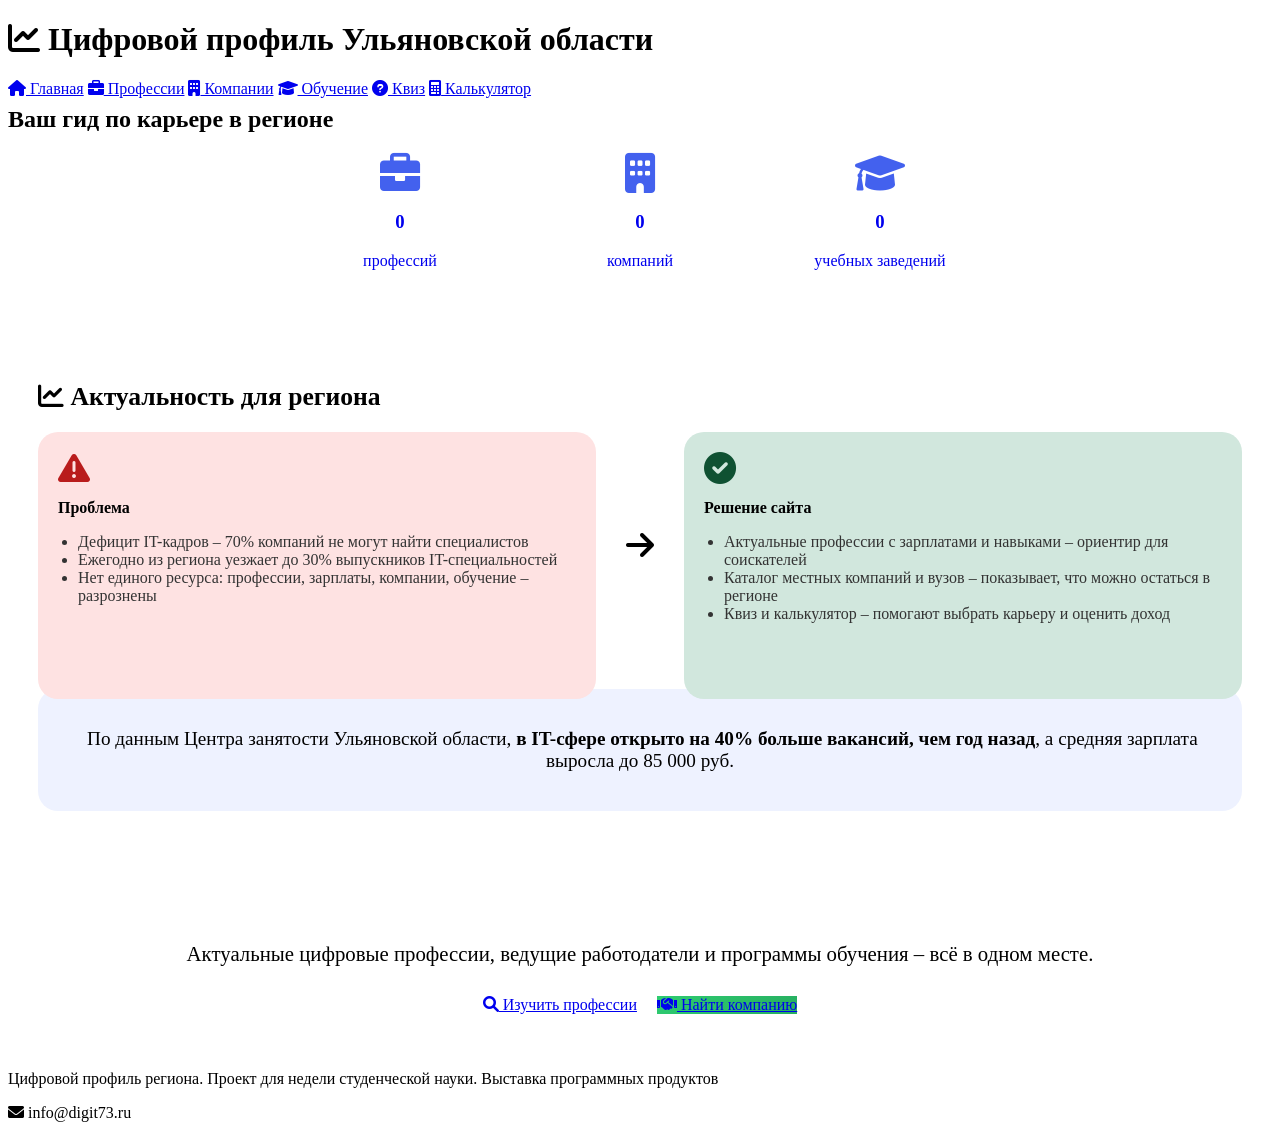
==== index.html @ 22fa2e87 "index.html" ====
<!DOCTYPE html>
<html lang="ru">
<head>
    <meta charset="UTF-8">
    <meta name="viewport" content="width=device-width, initial-scale=1.0">
    <title>Цифровой профиль Ульяновской области</title>
    <link rel="stylesheet" href="css/style.css">
    <link rel="stylesheet" href="https://cdnjs.cloudflare.com/ajax/libs/font-awesome/6.0.0-beta3/css/all.min.css">
</head>
<body>
    <header>
        <h1><i class="fas fa-chart-line"></i> Цифровой профиль Ульяновской области</h1>
        <nav>
            <a href="index.html"><i class="fas fa-home"></i> Главная</a>
            <a href="professions.html"><i class="fas fa-briefcase"></i> Профессии</a>
            <a href="companies.html"><i class="fas fa-building"></i> Компании</a>
            <a href="education.html"><i class="fas fa-graduation-cap"></i> Обучение</a>
            <a href="quiz.html"><i class="fas fa-question-circle"></i> Квиз</a>
            <a href="calculator.html"><i class="fas fa-calculator"></i> Калькулятор</a>
        </nav>
        <div style="text-align: right; margin-top: -40px; margin-right: 20px;">
            <button id="themeToggle" class="theme-btn" style="background: none; border: none; color: white; font-size: 1.4rem; cursor: pointer;">
                <i class="fas fa-moon"></i>
            </button>
        </div>
    </header>

    <div class="container">
        <h2 class="page-title">Ваш гид по карьере в регионе</h2>

        <!-- Блок статистики (кликабельные карточки) -->
        <div style="display: flex; flex-wrap: wrap; gap: 20px; justify-content: center; margin-bottom: 40px;">
            <a href="professions.html" class="card-link" style="text-decoration: none; display: block; width: 220px;">
                <div class="card" style="text-align: center; width: 100%;">
                    <i class="fas fa-briefcase" style="font-size: 2.5rem; color: #4361ee;"></i>
                    <h3 id="profCount">0</h3>
                    <p>профессий</p>
                </div>
            </a>
            <a href="companies.html" class="card-link" style="text-decoration: none; display: block; width: 220px;">
                <div class="card" style="text-align: center; width: 100%;">
                    <i class="fas fa-building" style="font-size: 2.5rem; color: #4361ee;"></i>
                    <h3 id="companyCount">0</h3>
                    <p>компаний</p>
                </div>
            </a>
            <a href="education.html" class="card-link" style="text-decoration: none; display: block; width: 220px;">
                <div class="card" style="text-align: center; width: 100%;">
                    <i class="fas fa-graduation-cap" style="font-size: 2.5rem; color: #4361ee;"></i>
                    <h3 id="eduCount">0</h3>
                    <p>учебных заведений</p>
                </div>
            </a>
        </div>

        <!-- Блок "Актуальность и решение проблемы" -->
        <div style="background: white; border-radius: 28px; padding: 30px; margin: 40px 0; box-shadow: var(--shadow);">
            <h3 style="font-size: 1.6rem; margin-bottom: 20px; color: var(--primary);">
                <i class="fas fa-chart-line"></i> Актуальность для региона
            </h3>
            <div style="display: flex; flex-wrap: wrap; gap: 30px; justify-content: space-between;">
                <div style="flex: 1; min-width: 200px;">
                    <div style="background: #fee2e2; border-radius: 20px; padding: 20px; height: 100%;">
                        <i class="fas fa-exclamation-triangle" style="font-size: 2rem; color: #b91c1c;"></i>
                        <h4 style="margin: 15px 0 10px;">Проблема</h4>
                        <ul style="padding-left: 20px; color: #333;">
                            <li>Дефицит IT-кадров – 70% компаний не могут найти специалистов</li>
                            <li>Ежегодно из региона уезжает до 30% выпускников IT-специальностей</li>
                            <li>Нет единого ресурса: профессии, зарплаты, компании, обучение – разрознены</li>
                        </ul>
                    </div>
                </div>
                <div style="display: flex; align-items: center; font-size: 2rem; color: var(--primary);">
                    <i class="fas fa-arrow-right"></i>
                </div>
                <div style="flex: 1; min-width: 200px;">
                    <div style="background: #d1e7dd; border-radius: 20px; padding: 20px; height: 100%;">
                        <i class="fas fa-check-circle" style="font-size: 2rem; color: #0f5132;"></i>
                        <h4 style="margin: 15px 0 10px;">Решение сайта</h4>
                        <ul style="padding-left: 20px; color: #333;">
                            <li>Актуальные профессии с зарплатами и навыками – ориентир для соискателей</li>
                            <li>Каталог местных компаний и вузов – показывает, что можно остаться в регионе</li>
                            <li>Квиз и калькулятор – помогают выбрать карьеру и оценить доход</li>
                        </ul>
                    </div>
                </div>
            </div>
            <div style="margin-top: 30px; text-align: center; background: #eef2ff; border-radius: 20px; padding: 20px;">
                <p style="font-size: 1.2rem;">
                    <i class="fas fa-chart-simple"></i> По данным Центра занятости Ульяновской области, 
                    <strong>в IT-сфере открыто на 40% больше вакансий, чем год назад</strong>, 
                    а средняя зарплата выросла до 85 000 руб.
                </p>
            </div>
        </div>

        <!-- Приветственный блок -->
        <div style="background: white; border-radius: 28px; padding: 40px; box-shadow: var(--shadow); text-align: center;">
            <p style="font-size: 1.3rem; margin-bottom: 30px;">
                Актуальные цифровые профессии, ведущие работодатели и программы обучения – всё в одном месте.
            </p>
            <div style="display: flex; gap: 20px; justify-content: center; flex-wrap: wrap;">
                <a href="professions.html" class="btn"><i class="fas fa-search"></i> Изучить профессии</a>
                <a href="companies.html" class="btn" style="background: linear-gradient(135deg, #2ecc71, #27ae60);"><i class="fas fa-handshake"></i> Найти компанию</a>
            </div>
        </div>
    </div>

    <footer>
        <p>Цифровой профиль региона. Проект для недели студенческой науки. Выставка программных продуктов</p>
        <p style="margin-top: 10px;"><i class="fas fa-envelope"></i> info@digit73.ru</p>
    </footer>

    <script src="js/data.js"></script>
    <script src="js/main.js"></script>
    <script>
        function animateCounter(elementId, targetNumber, duration = 1500) {
            const element = document.getElementById(elementId);
            if (!element) return;
            let steps = duration / 16;
            let increment = targetNumber / steps;
            let current = 0;
            function update() {
                current += increment;
                if (current < targetNumber) {
                    element.innerText = Math.floor(current);
                    requestAnimationFrame(update);
                } else {
                    element.innerText = targetNumber;
                }
            }
            update();
        }
        window.addEventListener('load', () => {
            animateCounter('profCount', professions.length);
            animateCounter('companyCount', companies.length);
            animateCounter('eduCount', education.length);
        });
    </script>
</body>
</html>
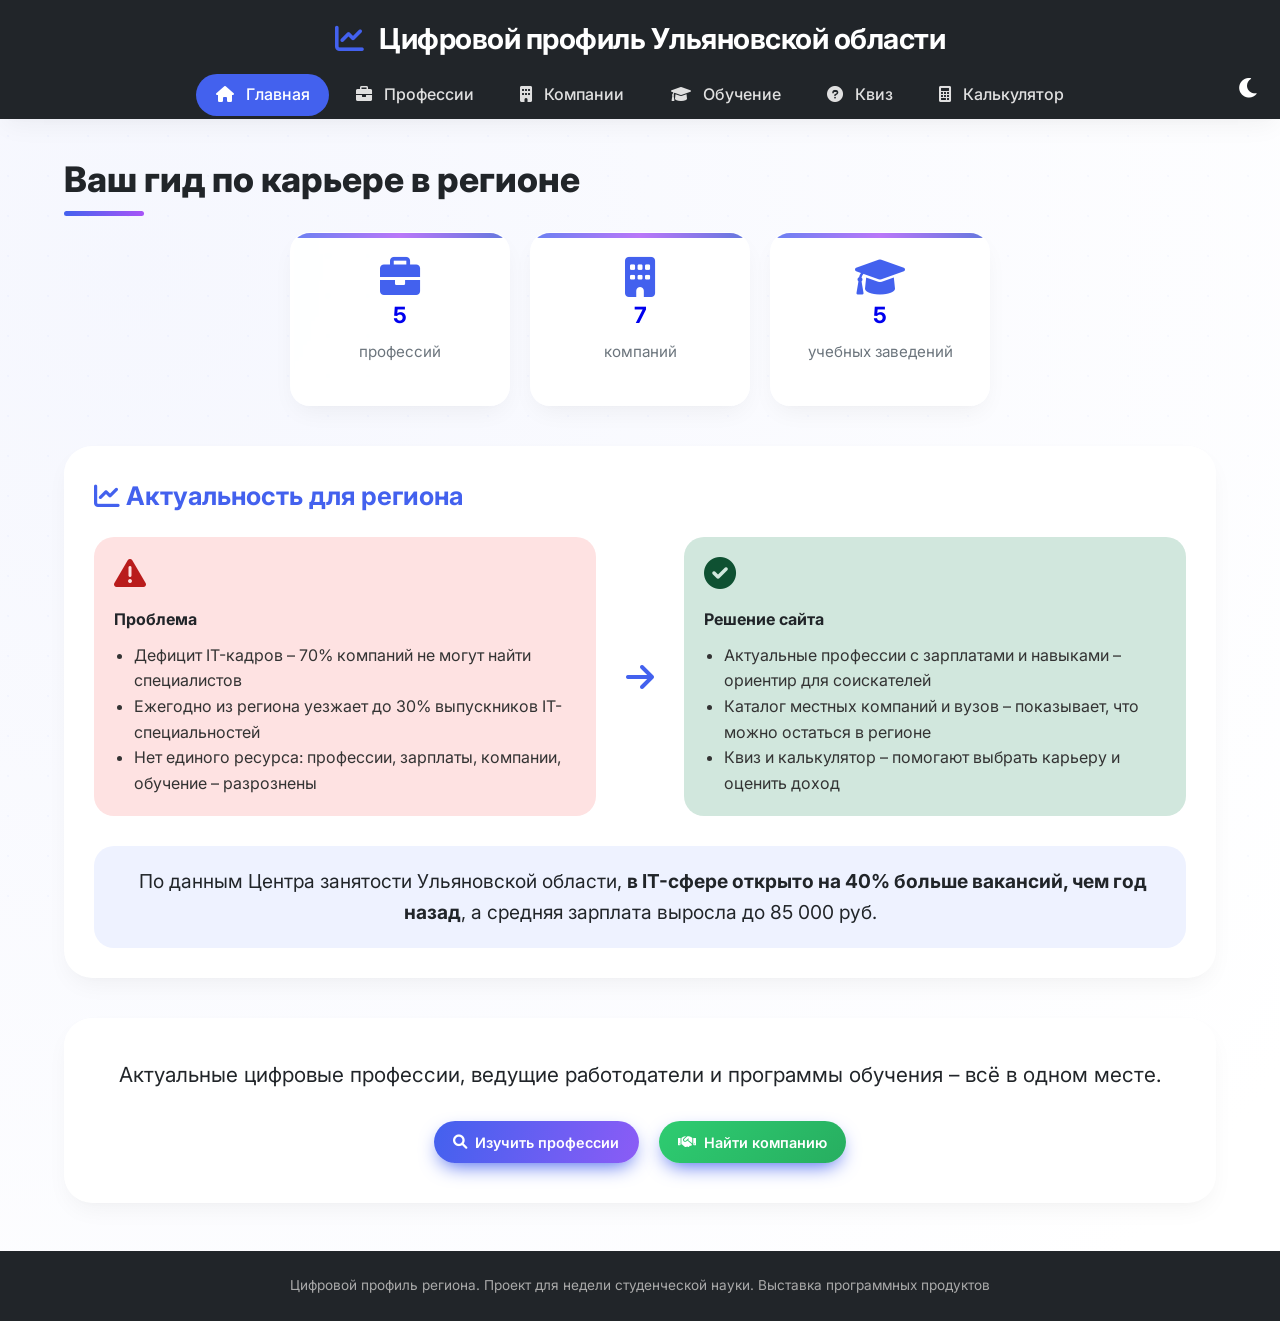
==== commit 11864f58: "Add files via upload" ====
--- a/index.html
+++ b/index.html
@@ -1,141 +1,161 @@
-<!DOCTYPE html>
-<html lang="ru">
-<head>
-    <meta charset="UTF-8">
-    <meta name="viewport" content="width=device-width, initial-scale=1.0">
-    <title>Цифровой профиль Ульяновской области</title>
-    <link rel="stylesheet" href="css/style.css">
-    <link rel="stylesheet" href="https://cdnjs.cloudflare.com/ajax/libs/font-awesome/6.0.0-beta3/css/all.min.css">
-</head>
-<body>
-    <header>
-        <h1><i class="fas fa-chart-line"></i> Цифровой профиль Ульяновской области</h1>
-        <nav>
-            <a href="index.html"><i class="fas fa-home"></i> Главная</a>
-            <a href="professions.html"><i class="fas fa-briefcase"></i> Профессии</a>
-            <a href="companies.html"><i class="fas fa-building"></i> Компании</a>
-            <a href="education.html"><i class="fas fa-graduation-cap"></i> Обучение</a>
-            <a href="quiz.html"><i class="fas fa-question-circle"></i> Квиз</a>
-            <a href="calculator.html"><i class="fas fa-calculator"></i> Калькулятор</a>
-        </nav>
-        <div style="text-align: right; margin-top: -40px; margin-right: 20px;">
-            <button id="themeToggle" class="theme-btn" style="background: none; border: none; color: white; font-size: 1.4rem; cursor: pointer;">
-                <i class="fas fa-moon"></i>
-            </button>
-        </div>
-    </header>
-
-    <div class="container">
-        <h2 class="page-title">Ваш гид по карьере в регионе</h2>
-
-        <!-- Блок статистики (кликабельные карточки) -->
-        <div style="display: flex; flex-wrap: wrap; gap: 20px; justify-content: center; margin-bottom: 40px;">
-            <a href="professions.html" class="card-link" style="text-decoration: none; display: block; width: 220px;">
-                <div class="card" style="text-align: center; width: 100%;">
-                    <i class="fas fa-briefcase" style="font-size: 2.5rem; color: #4361ee;"></i>
-                    <h3 id="profCount">0</h3>
-                    <p>профессий</p>
-                </div>
-            </a>
-            <a href="companies.html" class="card-link" style="text-decoration: none; display: block; width: 220px;">
-                <div class="card" style="text-align: center; width: 100%;">
-                    <i class="fas fa-building" style="font-size: 2.5rem; color: #4361ee;"></i>
-                    <h3 id="companyCount">0</h3>
-                    <p>компаний</p>
-                </div>
-            </a>
-            <a href="education.html" class="card-link" style="text-decoration: none; display: block; width: 220px;">
-                <div class="card" style="text-align: center; width: 100%;">
-                    <i class="fas fa-graduation-cap" style="font-size: 2.5rem; color: #4361ee;"></i>
-                    <h3 id="eduCount">0</h3>
-                    <p>учебных заведений</p>
-                </div>
-            </a>
-        </div>
-
-        <!-- Блок "Актуальность и решение проблемы" -->
-        <div style="background: white; border-radius: 28px; padding: 30px; margin: 40px 0; box-shadow: var(--shadow);">
-            <h3 style="font-size: 1.6rem; margin-bottom: 20px; color: var(--primary);">
-                <i class="fas fa-chart-line"></i> Актуальность для региона
-            </h3>
-            <div style="display: flex; flex-wrap: wrap; gap: 30px; justify-content: space-between;">
-                <div style="flex: 1; min-width: 200px;">
-                    <div style="background: #fee2e2; border-radius: 20px; padding: 20px; height: 100%;">
-                        <i class="fas fa-exclamation-triangle" style="font-size: 2rem; color: #b91c1c;"></i>
-                        <h4 style="margin: 15px 0 10px;">Проблема</h4>
-                        <ul style="padding-left: 20px; color: #333;">
-                            <li>Дефицит IT-кадров – 70% компаний не могут найти специалистов</li>
-                            <li>Ежегодно из региона уезжает до 30% выпускников IT-специальностей</li>
-                            <li>Нет единого ресурса: профессии, зарплаты, компании, обучение – разрознены</li>
-                        </ul>
-                    </div>
-                </div>
-                <div style="display: flex; align-items: center; font-size: 2rem; color: var(--primary);">
-                    <i class="fas fa-arrow-right"></i>
-                </div>
-                <div style="flex: 1; min-width: 200px;">
-                    <div style="background: #d1e7dd; border-radius: 20px; padding: 20px; height: 100%;">
-                        <i class="fas fa-check-circle" style="font-size: 2rem; color: #0f5132;"></i>
-                        <h4 style="margin: 15px 0 10px;">Решение сайта</h4>
-                        <ul style="padding-left: 20px; color: #333;">
-                            <li>Актуальные профессии с зарплатами и навыками – ориентир для соискателей</li>
-                            <li>Каталог местных компаний и вузов – показывает, что можно остаться в регионе</li>
-                            <li>Квиз и калькулятор – помогают выбрать карьеру и оценить доход</li>
-                        </ul>
-                    </div>
-                </div>
-            </div>
-            <div style="margin-top: 30px; text-align: center; background: #eef2ff; border-radius: 20px; padding: 20px;">
-                <p style="font-size: 1.2rem;">
-                    <i class="fas fa-chart-simple"></i> По данным Центра занятости Ульяновской области, 
-                    <strong>в IT-сфере открыто на 40% больше вакансий, чем год назад</strong>, 
-                    а средняя зарплата выросла до 85 000 руб.
-                </p>
-            </div>
-        </div>
-
-        <!-- Приветственный блок -->
-        <div style="background: white; border-radius: 28px; padding: 40px; box-shadow: var(--shadow); text-align: center;">
-            <p style="font-size: 1.3rem; margin-bottom: 30px;">
-                Актуальные цифровые профессии, ведущие работодатели и программы обучения – всё в одном месте.
-            </p>
-            <div style="display: flex; gap: 20px; justify-content: center; flex-wrap: wrap;">
-                <a href="professions.html" class="btn"><i class="fas fa-search"></i> Изучить профессии</a>
-                <a href="companies.html" class="btn" style="background: linear-gradient(135deg, #2ecc71, #27ae60);"><i class="fas fa-handshake"></i> Найти компанию</a>
-            </div>
-        </div>
-    </div>
-
-    <footer>
-        <p>Цифровой профиль региона. Проект для недели студенческой науки. Выставка программных продуктов</p>
-        <p style="margin-top: 10px;"><i class="fas fa-envelope"></i> info@digit73.ru</p>
-    </footer>
-
-    <script src="js/data.js"></script>
-    <script src="js/main.js"></script>
-    <script>
-        function animateCounter(elementId, targetNumber, duration = 1500) {
-            const element = document.getElementById(elementId);
-            if (!element) return;
-            let steps = duration / 16;
-            let increment = targetNumber / steps;
-            let current = 0;
-            function update() {
-                current += increment;
-                if (current < targetNumber) {
-                    element.innerText = Math.floor(current);
-                    requestAnimationFrame(update);
-                } else {
-                    element.innerText = targetNumber;
-                }
-            }
-            update();
-        }
-        window.addEventListener('load', () => {
-            animateCounter('profCount', professions.length);
-            animateCounter('companyCount', companies.length);
-            animateCounter('eduCount', education.length);
-        });
-    </script>
-</body>
-</html>
+<!DOCTYPE html>
+<!-- 1. Тип документа HTML5 -->
+<html lang="ru">
+<!-- 2. Корневой элемент: язык страницы русский -->
+<head>
+    <!-- 3. Кодировка UTF-8 (поддержка всех символов) -->
+    <meta charset="UTF-8">
+    <!-- 4. Адаптивный viewport: ширина = ширине устройства, масштаб 100% -->
+    <meta name="viewport" content="width=device-width, initial-scale=1.0">
+    <!-- 5. Заголовок вкладки браузера -->
+    <title>Цифровой профиль Ульяновской области</title>
+    <!-- 6. Подключение основного CSS -->
+    <link rel="stylesheet" href="css/style.css">
+    <!-- 7. Подключение иконок Font Awesome (внешний ресурс, не фреймворк) -->
+    <link rel="stylesheet" href="https://cdnjs.cloudflare.com/ajax/libs/font-awesome/6.0.0-beta3/css/all.min.css">
+</head>
+<body>
+    <!-- 8. Шапка сайта с навигацией -->
+    <header>
+        <h1><i class="fas fa-chart-line"></i> Цифровой профиль Ульяновской области</h1>
+        <nav>
+            <a href="index.html"><i class="fas fa-home"></i> Главная</a>
+            <a href="professions.html"><i class="fas fa-briefcase"></i> Профессии</a>
+            <a href="companies.html"><i class="fas fa-building"></i> Компании</a>
+            <a href="education.html"><i class="fas fa-graduation-cap"></i> Обучение</a>
+            <a href="quiz.html"><i class="fas fa-question-circle"></i> Квиз</a>
+            <a href="calculator.html"><i class="fas fa-calculator"></i> Калькулятор</a>
+        </nav>
+        <!-- 9. Кнопка переключения тёмной темы (сохраняет выбор) -->
+        <div style="text-align: right; margin-top: -40px; margin-right: 20px;">
+            <button id="themeToggle" class="theme-btn" style="background: none; border: none; color: white; font-size: 1.4rem; cursor: pointer;">
+                <i class="fas fa-moon"></i> <!-- иконка луны (светлая тема) -->
+            </button>
+        </div>
+    </header>
+
+    <!-- 10. Основной контейнер -->
+    <div class="container">
+        <h2 class="page-title">Ваш гид по карьере в регионе</h2>
+
+        <!-- 11. Блок статистики (три кликабельные карточки) -->
+        <div style="display: flex; flex-wrap: wrap; gap: 20px; justify-content: center; margin-bottom: 40px;">
+            <!-- Карточка-ссылка на страницу профессий -->
+            <a href="professions.html" class="card-link" style="text-decoration: none; display: block; width: 220px;">
+                <div class="card" style="text-align: center; width: 100%;">
+                    <i class="fas fa-briefcase" style="font-size: 2.5rem; color: #4361ee;"></i>
+                    <h3 id="profCount">0</h3> <!-- сюда JS вставит количество профессий -->
+                    <p>профессий</p>
+                </div>
+            </a>
+            <!-- Карточка-ссылка на страницу компаний -->
+            <a href="companies.html" class="card-link" style="text-decoration: none; display: block; width: 220px;">
+                <div class="card" style="text-align: center; width: 100%;">
+                    <i class="fas fa-building" style="font-size: 2.5rem; color: #4361ee;"></i>
+                    <h3 id="companyCount">0</h3>
+                    <p>компаний</p>
+                </div>
+            </a>
+            <!-- Карточка-ссылка на страницу образования -->
+            <a href="education.html" class="card-link" style="text-decoration: none; display: block; width: 220px;">
+                <div class="card" style="text-align: center; width: 100%;">
+                    <i class="fas fa-graduation-cap" style="font-size: 2.5rem; color: #4361ee;"></i>
+                    <h3 id="eduCount">0</h3>
+                    <p>учебных заведений</p>
+                </div>
+            </a>
+        </div>
+
+        <!-- 12. Блок "Актуальность и решение проблемы" (НОВЫЙ) -->
+        <div style="background: white; border-radius: 28px; padding: 30px; margin: 40px 0; box-shadow: var(--shadow);">
+            <h3 style="font-size: 1.6rem; margin-bottom: 20px; color: var(--primary);">
+                <i class="fas fa-chart-line"></i> Актуальность для региона
+            </h3>
+            <div style="display: flex; flex-wrap: wrap; gap: 30px; justify-content: space-between;">
+                <!-- Левая карточка: проблема -->
+                <div style="flex: 1; min-width: 200px;">
+                    <div style="background: #fee2e2; border-radius: 20px; padding: 20px; height: 100%;">
+                        <i class="fas fa-exclamation-triangle" style="font-size: 2rem; color: #b91c1c;"></i>
+                        <h4 style="margin: 15px 0 10px;">Проблема</h4>
+                        <ul style="padding-left: 20px; color: #333;">
+                            <li>Дефицит IT-кадров – 70% компаний не могут найти специалистов</li>
+                            <li>Ежегодно из региона уезжает до 30% выпускников IT-специальностей</li>
+                            <li>Нет единого ресурса: профессии, зарплаты, компании, обучение – разрознены</li>
+                        </ul>
+                    </div>
+                </div>
+                <!-- Стрелка-разделитель -->
+                <div style="display: flex; align-items: center; font-size: 2rem; color: var(--primary);">
+                    <i class="fas fa-arrow-right"></i>
+                </div>
+                <!-- Правая карточка: решение -->
+                <div style="flex: 1; min-width: 200px;">
+                    <div style="background: #d1e7dd; border-radius: 20px; padding: 20px; height: 100%;">
+                        <i class="fas fa-check-circle" style="font-size: 2rem; color: #0f5132;"></i>
+                        <h4 style="margin: 15px 0 10px;">Решение сайта</h4>
+                        <ul style="padding-left: 20px; color: #333;">
+                            <li>Актуальные профессии с зарплатами и навыками – ориентир для соискателей</li>
+                            <li>Каталог местных компаний и вузов – показывает, что можно остаться в регионе</li>
+                            <li>Квиз и калькулятор – помогают выбрать карьеру и оценить доход</li>
+                        </ul>
+                    </div>
+                </div>
+            </div>
+            <!-- Дополнительная статистика -->
+            <div style="margin-top: 30px; text-align: center; background: #eef2ff; border-radius: 20px; padding: 20px;">
+                <p style="font-size: 1.2rem;">
+                    <i class="fas fa-chart-simple"></i> По данным Центра занятости Ульяновской области, 
+                    <strong>в IT-сфере открыто на 40% больше вакансий, чем год назад</strong>, 
+                    а средняя зарплата выросла до 85 000 руб.
+                </p>
+            </div>
+        </div>
+
+        <!-- 13. Приветственный блок с кнопками -->
+        <div style="background: white; border-radius: 28px; padding: 40px; box-shadow: var(--shadow); text-align: center;">
+            <p style="font-size: 1.3rem; margin-bottom: 30px;">
+                Актуальные цифровые профессии, ведущие работодатели и программы обучения – всё в одном месте.
+            </p>
+            <div style="display: flex; gap: 20px; justify-content: center; flex-wrap: wrap;">
+                <a href="professions.html" class="btn"><i class="fas fa-search"></i> Изучить профессии</a>
+                <a href="companies.html" class="btn" style="background: linear-gradient(135deg, #2ecc71, #27ae60);"><i class="fas fa-handshake"></i> Найти компанию</a>
+            </div>
+        </div>
+    </div>
+
+    <!-- 14. Подвал -->
+    <footer>
+        <p>Цифровой профиль региона. Проект для недели студенческой науки. Выставка программных продуктов</p>
+        <!-- <p style="margin-top: 10px;"><i class="fas fa-envelope"></i> info@digit73.ru</p> -->
+    </footer>
+
+    <!-- 15. Подключение скриптов -->
+    <script src="js/data.js"></script>
+    <script src="js/main.js"></script>
+    <!-- 16. Анимированный счётчик статистики (НОВЫЙ) -->
+    <script>
+        function animateCounter(elementId, targetNumber, duration = 1500) {
+            const element = document.getElementById(elementId);
+            if (!element) return;
+            let steps = duration / 16;   // примерно 60 кадров в секунду
+            let increment = targetNumber / steps;
+            let current = 0;
+            function update() {
+                current += increment;
+                if (current < targetNumber) {
+                    element.innerText = Math.floor(current);
+                    requestAnimationFrame(update);
+                } else {
+                    element.innerText = targetNumber;
+                }
+            }
+            update();
+        }
+        window.addEventListener('load', () => {
+            animateCounter('profCount', professions.length);
+            animateCounter('companyCount', companies.length);
+            animateCounter('eduCount', education.length);
+        });
+    </script>
+</body>
+</html>
--- a/css/style.css
+++ b/css/style.css
@@ -0,0 +1,598 @@
+/* -------------------- 1. ПОДКЛЮЧЕНИЕ ШРИФТА -------------------- */
+/* Импортируем современный шрифт Inter с Google Fonts (400 – обычный, 500,600,700 – жирность) */
+@import url('https://fonts.googleapis.com/css2?family=Inter:wght@400;500;600;700&display=swap');
+
+/* -------------------- 2. CSS-ПЕРЕМЕННЫЕ (цветовая схема) -------------------- */
+:root {
+    --primary: #4361ee;           /* Основной синий для кнопок, акцентов */
+    --primary-dark: #3a56d4;      /* Тёмный синий для наведения */
+    --secondary: #6c757d;         /* Серый для второстепенного текста */
+    --dark: #212529;              /* Почти чёрный для основного текста (светлая тема) */
+    --light: #f8f9fa;             /* Светлый фон (резерв) */
+    --white: #ffffff;             /* Белый для карточек */
+    --shadow: 0 10px 25px -5px rgba(0, 0, 0, 0.05), 0 8px 10px -6px rgba(0, 0, 0, 0.02);
+    --shadow-hover: 0 25px 35px -12px rgba(0, 0, 0, 0.2);
+    --border-radius: 20px;        /* Единое скругление углов */
+}
+
+/* -------------------- 3. ГЛОБАЛЬНЫЙ СБРОС -------------------- */
+* {
+    margin: 0;                    /* Убираем внешние отступы у всех элементов */
+    padding: 0;                  /* Убираем внутренние отступы */
+    box-sizing: border-box;      /* Ширина элемента включает padding и border */
+}
+
+/* -------------------- 4. БАЗОВЫЕ СТИЛИ BODY -------------------- */
+body {
+    font-family: 'Inter', sans-serif;
+    /* Радиальный градиент: центр в точке (10% ширины, 20% высоты), от прозрачно-синего до почти белого */
+    background: radial-gradient(circle at 10% 20%, rgba(67, 97, 238, 0.05) 0%, rgba(255, 255, 255, 0.98) 90%);
+    color: var(--dark);
+    line-height: 1.6;
+    transition: background 0.3s, color 0.3s; /* Плавная смена при переключении темы */
+    position: relative;
+}
+/* Декоративный паттерн (точки) – псевдоэлемент перед body */
+body::before {
+    content: '';
+    position: fixed;
+    top: 0;
+    left: 0;
+    width: 100%;
+    height: 100%;
+    background-image: radial-gradient(circle at 20% 40%, rgba(67, 97, 238, 0.03) 2%, transparent 2.5%);
+    background-size: 40px 40px;
+    pointer-events: none;         /* Чтобы точки не мешали кликам */
+    z-index: 0;
+}
+
+/* -------------------- 5. ШАПКА САЙТА -------------------- */
+header {
+    background: var(--dark);
+    color: var(--white);
+    padding: 1rem 0;
+    box-shadow: var(--shadow);
+    position: relative;
+    z-index: 10;
+}
+header h1 {
+    text-align: center;
+    font-weight: 700;
+    letter-spacing: -0.5px;
+    font-size: 1.8rem;
+}
+header h1 i {
+    margin-right: 10px;
+    color: var(--primary);
+}
+/* Навигация */
+nav {
+    display: flex;
+    justify-content: center;
+    flex-wrap: wrap;
+    gap: 0.5rem;
+    margin-top: 0.75rem;
+}
+nav a {
+    color: #e0e0e0;
+    text-decoration: none;
+    padding: 0.5rem 1.2rem;
+    border-radius: 40px;
+    font-weight: 500;
+    transition: all 0.2s ease;
+}
+nav a i {
+    margin-right: 8px;
+}
+nav a:hover {
+    background: rgba(255, 255, 255, 0.1);
+    color: white;
+}
+nav a.active {
+    background: var(--primary);
+    color: white;
+}
+
+/* -------------------- 6. ОСНОВНОЙ КОНТЕЙНЕР -------------------- */
+.container {
+    max-width: 1200px;
+    margin: 2rem auto;
+    padding: 0 1.5rem;
+    position: relative;
+    z-index: 2;
+}
+
+/* -------------------- 7. ЗАГОЛОВКИ СТРАНИЦ С АНИМАЦИЕЙ -------------------- */
+.page-title {
+    font-size: 2.2rem;
+    font-weight: 800;
+    margin-bottom: 1.5rem;
+    position: relative;
+    display: inline-block;
+}
+/* Декоративная полоска под заголовком (выезжает слева) */
+.page-title::after {
+    content: '';
+    position: absolute;
+    bottom: -8px;
+    left: 0;
+    width: 80px;
+    height: 5px;
+    background: linear-gradient(90deg, var(--primary), #a855f7);
+    border-radius: 5px;
+    animation: slideIn 0.5s ease-out;
+}
+@keyframes slideIn {
+    from { width: 0; opacity: 0; }
+    to { width: 80px; opacity: 1; }
+}
+
+/* -------------------- 8. СЕТКА КАРТОЧЕК -------------------- */
+.card-container {
+    display: flex;
+    flex-wrap: wrap;
+    gap: 1.8rem;
+    justify-content: center;
+    margin-top: 1.5rem;
+}
+
+/* -------------------- 9. СТИЛИ ОДНОЙ КАРТОЧКИ (СТЕКЛЯННЫЙ ЭФФЕКТ) -------------------- */
+.card {
+    background: rgba(255, 255, 255, 0.9);
+    backdrop-filter: blur(2px);           /* Размытие фона под карточкой */
+    border-radius: var(--border-radius);
+    padding: 1.5rem;
+    box-shadow: var(--shadow);
+    transition: transform 0.25s ease, box-shadow 0.25s ease, background 0.2s;
+    width: 300px;
+    display: flex;
+    flex-direction: column;
+    border: 1px solid rgba(255, 255, 255, 0.3);
+    position: relative;
+    overflow: hidden;
+    animation: fadeInUp 0.4s ease-out;
+}
+/* Цветная полоска сверху карточки */
+.card::before {
+    content: '';
+    position: absolute;
+    top: 0;
+    left: 0;
+    width: 100%;
+    height: 5px;
+    background: linear-gradient(90deg, var(--primary), #a855f7, var(--primary-dark));
+    opacity: 0.8;
+}
+.card:hover {
+    transform: translateY(-8px);
+    box-shadow: var(--shadow-hover);
+    background: rgba(255, 255, 255, 1);
+}
+.card h3 {
+    font-size: 1.4rem;
+    font-weight: 700;
+    margin-bottom: 0.5rem;
+}
+.card p {
+    color: var(--secondary);
+    margin-bottom: 1rem;
+    font-size: 0.95rem;
+    flex-grow: 1;
+}
+.card .salary {
+    font-weight: 700;
+    color: var(--primary);
+    margin-bottom: 0.5rem;
+    font-size: 1.1rem;
+}
+.card .demand {
+    display: inline-block;
+    padding: 0.25rem 1rem;
+    border-radius: 30px;
+    font-size: 0.75rem;
+    font-weight: 700;
+    text-transform: uppercase;
+    align-self: flex-start;
+    margin-bottom: 1rem;
+}
+/* Иконки в карточках – анимация при наведении */
+.card i {
+    transition: transform 0.2s, color 0.2s;
+}
+.card:hover i {
+    transform: scale(1.1);
+    color: var(--primary);
+}
+
+/* Цвета бейджей востребованности */
+.demand-high { background: #fee2e2; color: #b91c1c; }
+.demand-medium { background: #fff3cd; color: #856404; }
+.demand-low { background: #d1e7dd; color: #0f5132; }
+
+/* -------------------- 10. КНОПКИ (ГРАДИЕНТ + СВЕЧЕНИЕ) -------------------- */
+.card button, .btn {
+    background: linear-gradient(105deg, var(--primary) 0%, #8b5cf6 100%);
+    color: white;
+    border: none;
+    padding: 0.6rem 1.2rem;
+    border-radius: 40px;
+    font-size: 0.9rem;
+    font-weight: 600;
+    cursor: pointer;
+    transition: all 0.3s cubic-bezier(0.2, 0.9, 0.4, 1.1);
+    box-shadow: 0 8px 20px -6px var(--primary);
+    align-self: flex-start;
+    text-decoration: none;
+    display: inline-flex;
+    align-items: center;
+    gap: 8px;
+}
+.card button:hover, .btn:hover {
+    transform: translateY(-2px);
+    box-shadow: 0 12px 25px -8px var(--primary);
+    background: linear-gradient(105deg, #3b4fcf 0%, #7c3aed 100%);
+}
+.card button:active, .btn:active {
+    transform: translateY(1px);
+}
+
+/* -------------------- 11. БЛОК ФИЛЬТРАЦИИ (СТЕКЛЯННЫЙ ЭФФЕКТ) -------------------- */
+.filter-section {
+    background: rgba(255, 255, 255, 0.85);
+    backdrop-filter: blur(4px);
+    padding: 1rem 1.5rem;
+    border-radius: 60px;
+    box-shadow: 0 10px 25px -10px rgba(0, 0, 0, 0.1);
+    display: flex;
+    gap: 1rem;
+    flex-wrap: wrap;
+    align-items: center;
+    margin-bottom: 2rem;
+    border: 1px solid rgba(255, 255, 255, 0.5);
+}
+.filter-section label {
+    font-weight: 600;
+}
+.filter-section select, .filter-section input {
+    padding: 0.5rem 1rem;
+    border: 1px solid #dee2e6;
+    border-radius: 40px;
+    font-size: 0.9rem;
+    background: white;
+    transition: all 0.2s;
+}
+.filter-section select:focus, .filter-section input:focus {
+    outline: none;
+    border-color: var(--primary);
+    box-shadow: 0 0 0 3px rgba(67, 97, 238, 0.2);
+}
+
+/* -------------------- 12. КАЛЬКУЛЯТОР ЗАРПЛАТ -------------------- */
+.calculator-box {
+    background: white;
+    border-radius: var(--border-radius);
+    padding: 2rem;
+    max-width: 550px;
+    margin: 0 auto;
+    box-shadow: var(--shadow);
+}
+.form-group {
+    margin-bottom: 1.5rem;
+}
+.form-group label {
+    display: block;
+    font-weight: 600;
+    margin-bottom: 0.5rem;
+}
+.form-group select, .form-group input {
+    width: 100%;
+    padding: 0.75rem 1rem;
+    border: 1px solid #dee2e6;
+    border-radius: 40px;
+    font-size: 1rem;
+}
+.result-box {
+    margin-top: 1.5rem;
+    padding: 1rem;
+    background: #eef2ff;
+    border-radius: var(--border-radius);
+    border-left: 5px solid var(--primary);
+}
+
+/* -------------------- 13. ПОДВАЛ -------------------- */
+footer {
+    background: var(--dark);
+    color: #aaa;
+    text-align: center;
+    padding: 1.5rem;
+    margin-top: 3rem;
+    font-size: 0.85rem;
+}
+footer i {
+    margin-right: 5px;
+    color: var(--primary);
+}
+
+/* -------------------- 14. АНИМАЦИЯ ПОЯВЛЕНИЯ КАРТОЧЕК -------------------- */
+@keyframes fadeInUp {
+    from { opacity: 0; transform: translateY(20px); }
+    to { opacity: 1; transform: translateY(0); }
+}
+
+/* -------------------- 15. АДАПТИВНОСТЬ ДЛЯ МОБИЛЬНЫХ УСТРОЙСТВ -------------------- */
+@media (max-width: 768px) {
+    header h1 { font-size: 1.4rem; }
+    nav a { padding: 0.4rem 0.8rem; font-size: 0.8rem; }
+    .page-title { font-size: 1.8rem; }
+    .filter-section {
+        flex-direction: column;
+        align-items: stretch;
+        border-radius: 24px;
+    }
+    .filter-section select, .filter-section input { width: 100%; }
+    .card-container { justify-content: center; }
+}
+
+/* -------------------- 16. СТИЛИ ДЛЯ КВИЗА -------------------- */
+.quiz-container {
+    background: white;
+    border-radius: var(--border-radius);
+    padding: 2rem;
+    box-shadow: var(--shadow);
+    max-width: 700px;
+    margin: 0 auto;
+}
+.progress {
+    height: 8px;
+    background: #e0e0e0;
+    border-radius: 10px;
+    margin-bottom: 2rem;
+    overflow: hidden;
+}
+.progress-bar {
+    width: 0%;
+    height: 100%;
+    background: var(--primary);
+    transition: width 0.3s;
+}
+.options {
+    display: flex;
+    flex-direction: column;
+    gap: 1rem;
+    margin: 1.5rem 0;
+}
+.option-btn {
+    background: #f2f2f2;
+    border: 2px solid transparent;
+    border-radius: 60px;
+    padding: 0.8rem 1.2rem;
+    font-size: 1rem;
+    cursor: pointer;
+    transition: all 0.2s;
+    text-align: left;
+    display: flex;
+    align-items: center;
+    gap: 12px;
+}
+.option-btn i { width: 24px; color: var(--primary); }
+.option-btn:hover { background: #e6e6e6; border-color: var(--primary); }
+.option-btn.selected { background: var(--primary); color: white; }
+.option-btn.selected i { color: white; }
+.navigation { display: flex; justify-content: space-between; gap: 1rem; margin-top: 1rem; }
+.result-card {
+    display: flex;
+    gap: 1.5rem;
+    align-items: center;
+    flex-wrap: wrap;
+    background: #f8f9fa;
+    padding: 1.5rem;
+    border-radius: 20px;
+}
+@media (max-width: 500px) {
+    .result-card { flex-direction: column; text-align: center; }
+}
+
+/* -------------------- 17. ДОПОЛНИТЕЛЬНО: КЛИКАБЕЛЬНЫЕ КАРТОЧКИ-ССЫЛКИ -------------------- */
+.card-link {
+    text-decoration: none;
+    display: block;
+}
+.card-link .card {
+    transition: transform 0.2s, box-shadow 0.2s;
+}
+.card-link:hover .card {
+    transform: translateY(-6px);
+    box-shadow: var(--shadow-hover);
+}
+
+/* -------------------- 18. ТЁМНАЯ ТЕМА (ПОЛНОСТЬЮ ИСПРАВЛЕНА) -------------------- */
+/* ИЗМЕНЕНО: добавлены правила для всех элементов, чтобы текст был читаем */
+body.dark-theme {
+    background: radial-gradient(circle at 30% 10%, #0f0c29, #24243e);
+    color: #f0f0f0;
+}
+body.dark-theme::before {
+    background-image: radial-gradient(circle at 20% 40%, rgba(255, 255, 255, 0.05) 2%, transparent 2.5%);
+}
+body.dark-theme .card {
+    background: rgba(30, 30, 50, 0.85);
+    backdrop-filter: blur(4px);
+    border-color: rgba(255, 255, 255, 0.1);
+    color: #f0f0f0;
+}
+body.dark-theme .card h3 { color: #ffffff; }
+body.dark-theme .card p { color: #c0c0e0; }
+body.dark-theme .card .salary { color: #a0b4ff; }
+body.dark-theme .card::before {
+    background: linear-gradient(90deg, #60a5fa, #c084fc);
+}
+body.dark-theme .filter-section {
+    background: rgba(30, 30, 50, 0.8);
+    color: #f0f0f0;
+}
+body.dark-theme .filter-section select,
+body.dark-theme .filter-section input {
+    background: #1e1e2f;
+    color: #e0e0e0;
+    border-color: #3a3a5a;
+}
+body.dark-theme .calculator-box,
+body.dark-theme .quiz-container {
+    background: #2d2d44;
+    color: #e0e0e0;
+}
+body.dark-theme .form-group label { color: #f0f0f0; }
+body.dark-theme .form-group select,
+body.dark-theme .form-group input {
+    background: #1e1e2f;
+    color: #e0e0e0;
+    border-color: #3a3a5a;
+}
+body.dark-theme .result-box {
+    background: #1e1e2f;
+    color: #e0e0e0;
+    border-left-color: #60a5fa;
+}
+body.dark-theme .option-btn {
+    background: #3a3a5a;
+    color: #e0e0e0;
+}
+body.dark-theme .option-btn:hover { background: #4a4a6a; }
+body.dark-theme #question-text { color: #ffffff; }
+body.dark-theme footer {
+    background: #0f0f1a;
+    color: #b0b0d0;
+}
+body.dark-theme .page-title { color: #ffffff; }
+/* Специальные переопределения для блоков "Проблема", "Решение", "Статистика" на главной */
+body.dark-theme [style*="background: white"] {
+    background: #2d2d44 !important;
+    color: #e0e0e0 !important;
+}
+body.dark-theme [style*="background: #fee2e2"] {
+    background: #4a1a1a !important;
+    color: #ffb3b3 !important;
+}
+body.dark-theme [style*="background: #d1e7dd"] {
+    background: #1a3a2a !important;
+    color: #b3ffcc !important;
+}
+body.dark-theme [style*="background: #eef2ff"] {
+    background: #1e2a4a !important;
+    color: #cce4ff !important;
+}
+
+
+/**/
+/* -------------------- ТЁМНАЯ ТЕМА (исправление для блоков "Проблема", "Решение", "Статистика") -------------------- */
+body.dark-theme {
+    background: radial-gradient(circle at 30% 10%, #0f0c29, #24243e);
+    color: #f0f0f0;
+}
+body.dark-theme::before {
+    background-image: radial-gradient(circle at 20% 40%, rgba(255, 255, 255, 0.05) 2%, transparent 2.5%);
+}
+/* Карточки и общие элементы */
+body.dark-theme .card {
+    background: rgba(30, 30, 50, 0.85);
+    backdrop-filter: blur(4px);
+    border-color: rgba(255, 255, 255, 0.1);
+    color: #f0f0f0;
+}
+body.dark-theme .card h3 { color: #ffffff; }
+body.dark-theme .card p { color: #c0c0e0; }
+body.dark-theme .card .salary { color: #a0b4ff; }
+body.dark-theme .card::before {
+    background: linear-gradient(90deg, #60a5fa, #c084fc);
+}
+body.dark-theme .filter-section {
+    background: rgba(30, 30, 50, 0.8);
+    color: #f0f0f0;
+}
+body.dark-theme .filter-section select,
+body.dark-theme .filter-section input {
+    background: #1e1e2f;
+    color: #e0e0e0;
+    border-color: #3a3a5a;
+}
+body.dark-theme .calculator-box,
+body.dark-theme .quiz-container {
+    background: #2d2d44;
+    color: #e0e0e0;
+}
+body.dark-theme .form-group label { color: #f0f0f0; }
+body.dark-theme .form-group select,
+body.dark-theme .form-group input {
+    background: #1e1e2f;
+    color: #e0e0e0;
+    border-color: #3a3a5a;
+}
+body.dark-theme .result-box {
+    background: #1e1e2f;
+    color: #e0e0e0;
+    border-left-color: #60a5fa;
+}
+body.dark-theme .option-btn {
+    background: #3a3a5a;
+    color: #e0e0e0;
+}
+body.dark-theme .option-btn:hover { background: #4a4a6a; }
+body.dark-theme #question-text { color: #ffffff; }
+body.dark-theme footer {
+    background: #0f0f1a;
+    color: #b0b0d0;
+}
+body.dark-theme .page-title { color: #ffffff; }
+
+/* ========== ИСПРАВЛЕНИЕ ДЛЯ БЛОКОВ "ПРОБЛЕМА", "РЕШЕНИЕ", "СТАТИСТИКА" ========== */
+/* Переопределяем фоны и цвета для элементов с инлайн-стилями */
+body.dark-theme div[style*="background: #fee2e2"],
+body.dark-theme div[style*="background:#fee2e2"] {
+    background: #4a1a1a !important;
+    color: #ffb3b3 !important;
+}
+body.dark-theme div[style*="background: #fee2e2"] *,
+body.dark-theme div[style*="background:#fee2e2"] * {
+    color: #ffd6d6 !important;
+}
+
+body.dark-theme div[style*="background: #d1e7dd"],
+body.dark-theme div[style*="background:#d1e7dd"] {
+    background: #1a3a2a !important;
+    color: #b3ffcc !important;
+}
+body.dark-theme div[style*="background: #d1e7dd"] *,
+body.dark-theme div[style*="background:#d1e7dd"] * {
+    color: #ccffdd !important;
+}
+
+body.dark-theme div[style*="background: #eef2ff"],
+body.dark-theme div[style*="background:#eef2ff"] {
+    background: #1e2a4a !important;
+    color: #cce4ff !important;
+}
+body.dark-theme div[style*="background: #eef2ff"] *,
+body.dark-theme div[style*="background:#eef2ff"] * {
+    color: #dcecff !important;
+}
+
+/**/
+/* -------------------- ТЁМНАЯ ТЕМА: БЛОК ИНСТРУКЦИИ В КВИЗЕ -------------------- */
+body.dark-theme .quiz-container div[style*="background: #f8f9fa"],
+body.dark-theme .quiz-container div[style*="background:#f8f9fa"] {
+    background: #2d2d44 !important;
+    color: #e0e0e0 !important;
+    border-left-color: #60a5fa !important;
+}
+body.dark-theme .quiz-container div[style*="background: #f8f9fa"] *,
+body.dark-theme .quiz-container div[style*="background:#f8f9fa"] * {
+    color: #e0e0e0 !important;
+}
+body.dark-theme .quiz-container div[style*="background: #f8f9fa"] ul,
+body.dark-theme .quiz-container div[style*="background:#f8f9fa"] ul {
+    color: #c0c0e0 !important;
+}
+body.dark-theme .quiz-container div[style*="background: #f8f9fa"] li,
+body.dark-theme .quiz-container div[style*="background:#f8f9fa"] li {
+    color: #c0c0e0 !important;
+}
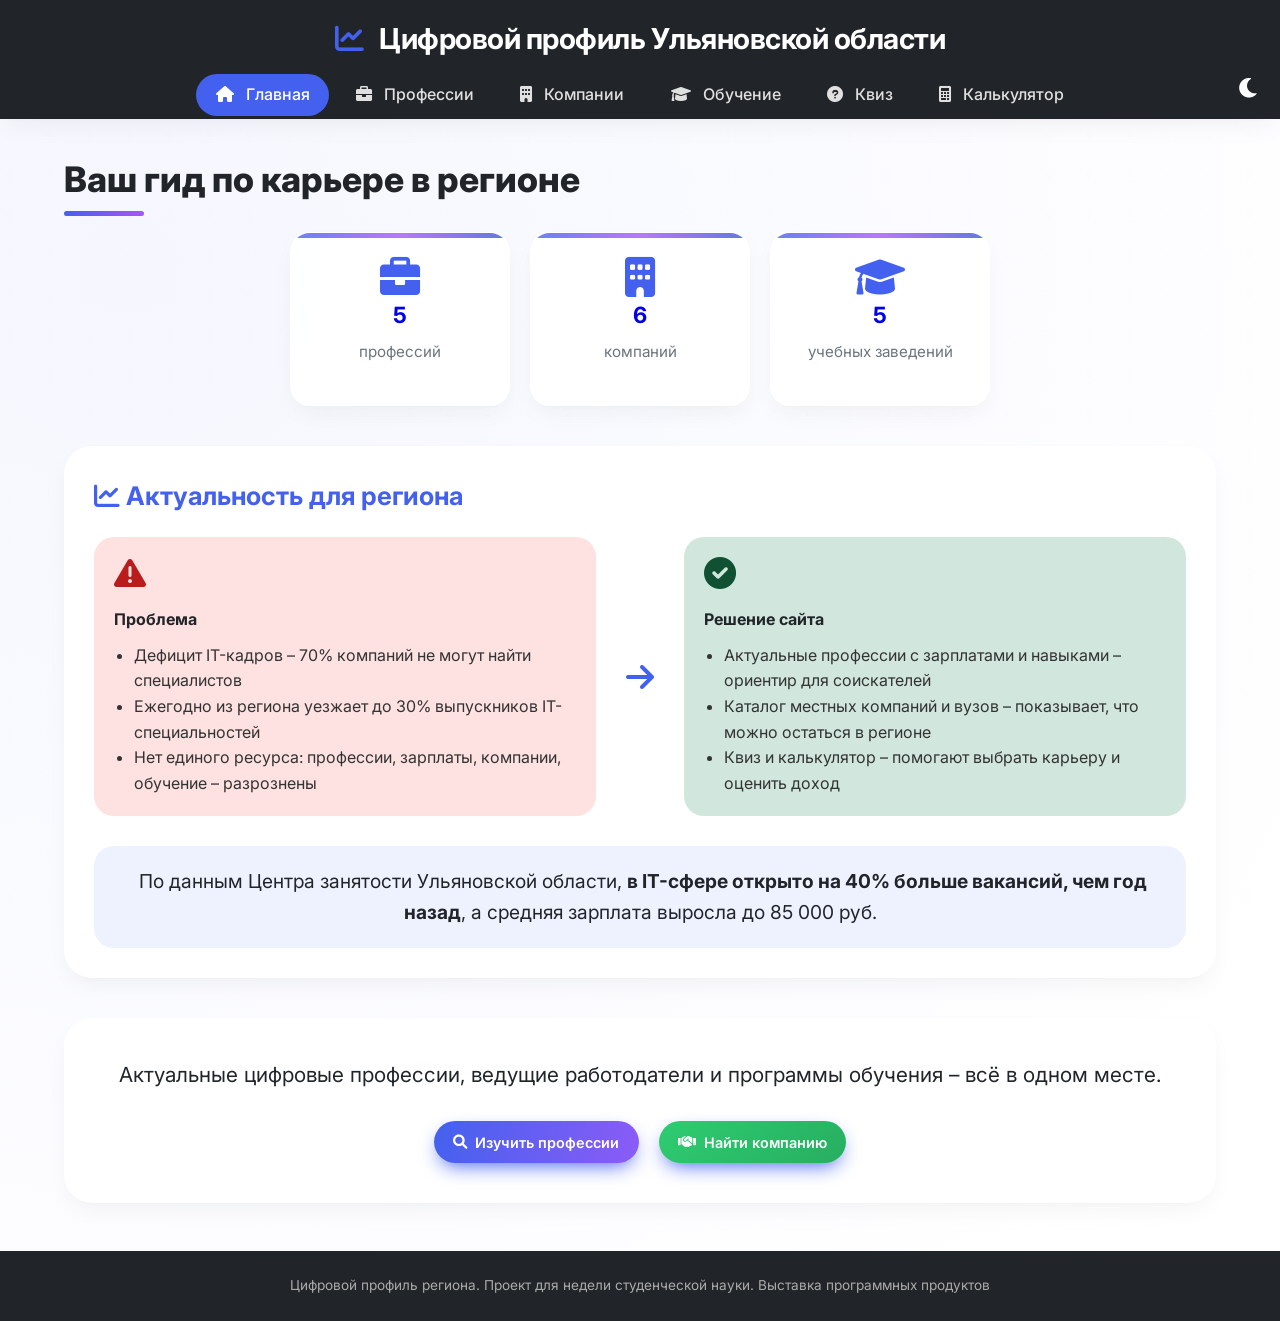
==== commit 8f780f79: "index.html" ====
--- a/index.html
+++ b/index.html
@@ -158,4 +158,4 @@
         });
     </script>
 </body>
-</html>+</html>
